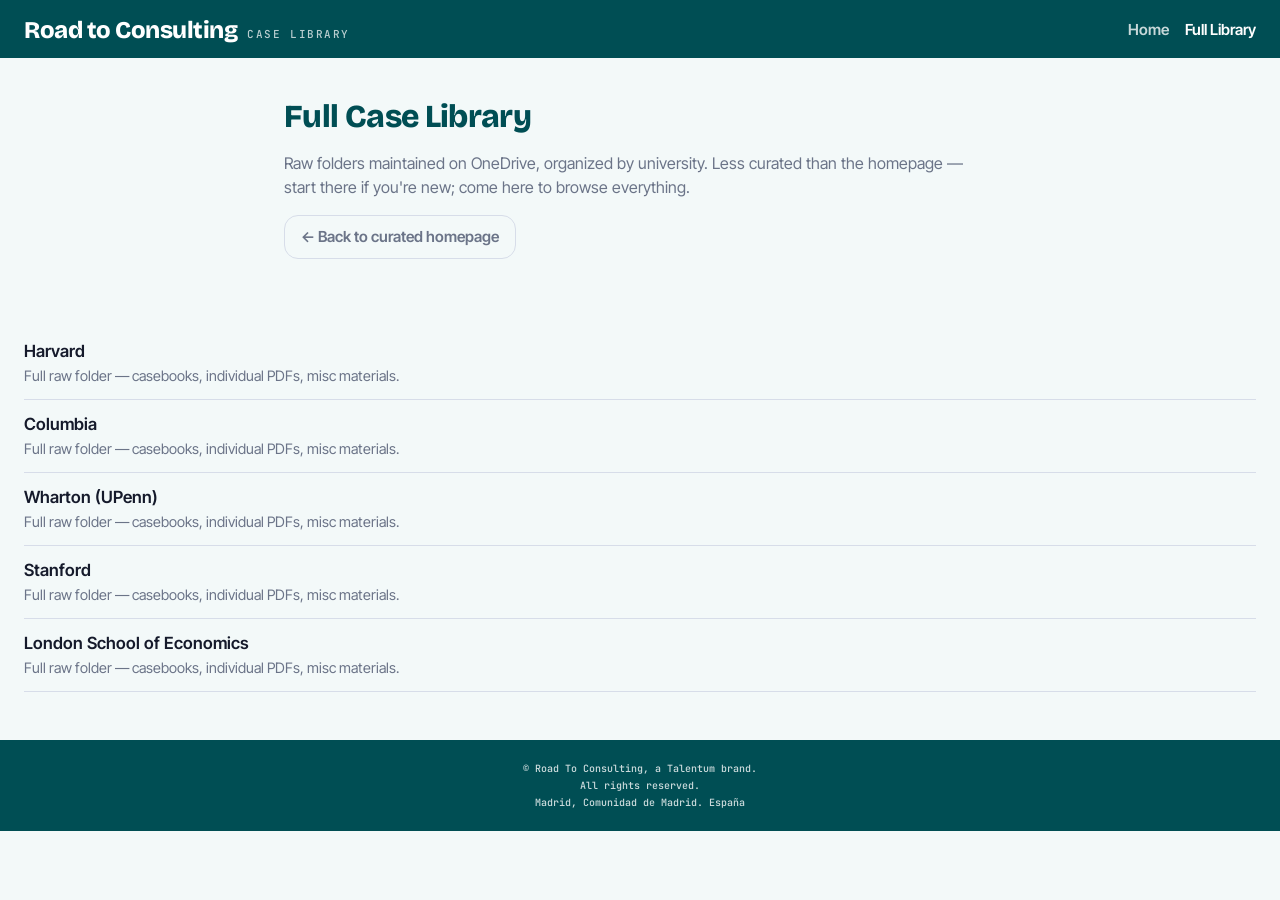
==== library.html @ ad574e88 "base web" ====
<!DOCTYPE html>
<html lang="es">
<head>
  <meta charset="UTF-8">
  <meta name="viewport" content="width=device-width, initial-scale=1.0">
  <title>RTC Case Library — Full Library</title>
  <meta name="theme-color" content="#26346B">
  <link rel="icon" href="assets/favicon.svg" type="image/svg+xml">
  <link rel="preconnect" href="https://fonts.googleapis.com">
  <link rel="preconnect" href="https://fonts.gstatic.com" crossorigin>
  <link href="https://fonts.googleapis.com/css2?family=Bricolage+Grotesque:opsz,wght@12..96,600;12..96,800&family=Inter+Tight:wght@400;500;600&family=JetBrains+Mono:wght@500;700&display=swap" rel="stylesheet">
  <link rel="stylesheet" href="css/brand.css">
  <link rel="stylesheet" href="css/base.css">
  <link rel="stylesheet" href="css/layout.css">
</head>
<body data-page="library">
  <header>
    <div class="site-banner__inner wrap">
      <a href="index.html" class="brand">
        <b>Road to Consulting</b>
        <span>Case Library</span>
      </a>
      <nav class="site-banner__nav" aria-label="Primary">
        <a href="index.html">Home</a>
        <a href="library.html" aria-current="page">Full Library</a>
      </nav>
    </div>
  </header>

  <main>
    <section class="section">
      <div class="wrap wrap--narrow">
        <h1>Full Case Library</h1>
        <p class="section__intro">
          Raw folders maintained on OneDrive, organized by university. Less curated than the
          homepage — start there if you're new; come here to browse everything.
        </p>
        <a class="btn btn--ghost" href="index.html">← Back to curated homepage</a>
      </div>
    </section>
    <section class="section">
      <div class="wrap">
        <ul class="directory-list" id="university-directory"></ul>
      </div>
    </section>
  </main>

  <footer class="site-foot">
    <div class="wrap">© Road To Consulting, a Talentum brand.<br>All rights reserved.<br>Madrid, Comunidad de Madrid. España</div>
  </footer>

  <script src="js/data/universities.js"></script>
  <script src="js/render-library.js"></script>
  <script src="js/main.js"></script>
</body>
</html>
---- css/brand.css ----
/* ============================================================
   RTC BRAND
   The single source of truth for brand-dependent values (color,
   type, shape). No other CSS file should hardcode a brand color
   or font — everything reads from these custom properties.
   ============================================================ */

:root {
  /* Colors */
  --paper: #F3F9F9;   /* app background */
  --card: #FFFFFF;    /* card / input / panel background */
  --ink: #151A2B;     /* primary text */
  --indigo: #004E54;  /* brand primary — headers, CTAs, active state */
  --amber: #D8871B;   /* secondary accent — favorites, urgency, keyboard focus */
  --muted: #6B7488;   /* secondary text / labels */
  --line: #D7DDE9;    /* borders and separators */

  /* Status colors — semantic, not decorative. Not used on this page
     today (no progress-state concept here); kept for consistency
     with sibling RTC properties that do track status. */
  --open: #1F7A54;
  --soon: #7A5AC4;
  --shut: #8A94A8;

  /* Typography */
  --font-display: "Bricolage Grotesque", system-ui, -apple-system, "Segoe UI", Roboto, sans-serif;
  --font-body: "Inter Tight", system-ui, -apple-system, "Segoe UI", Roboto, sans-serif;
  --font-mono: "JetBrains Mono", ui-monospace, "SFMono-Regular", Menlo, monospace;

  /* Shape */
  --r: 14px; /* standard radius: cards, panels, large buttons */

  /* Shadows — always tinted from --ink, never pure black.
     Values match RTC Ofertas exactly (.panel and .card:hover there). */
  --shadow-panel: 0 10px 28px rgba(21, 26, 43, .16);  /* floating panels */
  --shadow-card-hover: 0 6px 20px rgba(21, 26, 43, .08); /* card hover */

  /* Logo */
  --logo-url: url("../assets/logo-placeholder.svg");
}
---- css/base.css ----
/* Reset — same base reset as the RTC Ofertas page */
* {
  box-sizing: border-box;
  margin: 0;
  padding: 0;
}

html {
  font-size: 16px;
  -webkit-text-size-adjust: 100%;
}

html, body {
  overflow-x: hidden;
}

img {
  max-width: 100%;
  display: block;
}

a {
  color: inherit;
}

ul, ol {
  list-style: none;
}

button {
  font-family: inherit;
  cursor: pointer;
}

/* Spacing scale (layout decision, not a brand value — lives here rather than brand.css) */
:root {
  --space-unit: 8px;
}

/* Base */
body {
  font: 400 16px/1.45 var(--font-body);
  color: var(--ink);
  background: var(--paper);
  overflow-wrap: anywhere;
  -webkit-tap-highlight-color: transparent;
}

h1, h2, h3, h4 {
  font-family: var(--font-display);
  line-height: 1.2;
}

h1, h2 {
  font-weight: 800;
  letter-spacing: -.02em;
}

h3, h4 {
  font-weight: 600;
  letter-spacing: -.01em;
}

h1 { font-size: 2rem; }
h2 { font-size: 1.5rem; }
h3 { font-size: 1.15rem; }
h4 { font-size: 1rem; }

:focus-visible {
  outline: 2px solid var(--amber);
  outline-offset: 2px;
}

/* Utilities */
.visually-hidden {
  position: absolute;
  width: 1px;
  height: 1px;
  overflow: hidden;
  clip: rect(0, 0, 0, 0);
  white-space: nowrap;
}

.eyebrow, .mono {
  font-family: var(--font-mono);
  font-weight: 700;
  text-transform: uppercase;
  letter-spacing: .12em;
}

.wrap {
  max-width: 780px;
  margin: 0 auto;
  padding-left: calc(16px + env(safe-area-inset-left));
  padding-right: calc(16px + env(safe-area-inset-right));
}

.wrap--narrow {
  max-width: 620px;
}

/* Todo lo de escritorio vive en @media (min-width:1024px), igual que en
   RTC Ofertas: nunca se toca un valor base, así el móvil queda garantizado
   intacto sin depender de acordarse de comprobarlo cada vez. */
@media (min-width: 1024px) {
  .wrap {
    max-width: 1600px;
    padding-left: calc(24px + env(safe-area-inset-left));
    padding-right: calc(24px + env(safe-area-inset-right));
  }

  .wrap--narrow {
    max-width: 760px;
  }
}

.btn {
  display: inline-block;
  font-family: var(--font-body);
  font-size: 0.95rem;
  font-weight: 600;
  text-decoration: none;
  padding: calc(var(--space-unit) * 1.25) calc(var(--space-unit) * 2);
  border-radius: var(--r);
  border: 1px solid transparent;
  cursor: pointer;
}

.btn--primary {
  background: var(--indigo);
  color: var(--card);
}

.btn--secondary {
  background: var(--paper);
  color: var(--ink);
  border-color: var(--line);
}

.btn--ghost {
  background: transparent;
  color: var(--muted);
  border-color: var(--line);
}

.badge {
  display: inline-block;
  font-family: var(--font-mono);
  font-weight: 700;
  text-transform: uppercase;
  letter-spacing: .1em;
  font-size: 0.7rem;
  padding: 0.3em 0.8em;
  border-radius: 999px;
  vertical-align: middle;
}

.badge--warn {
  /* Hint-banner colors, hardcoded per brand guide (kept out of :root
     since they're only reused here, matching sibling-page convention) */
  background: #FDF3E2;
  border: 1px solid #E9CE9A;
  color: #6B4E17;
}

.viewed-toggle {
  font-family: var(--font-body);
  font-size: 0.85rem;
  font-weight: 500;
  background: var(--card);
  color: var(--muted);
  border: 1px solid var(--line);
  border-radius: var(--r);
  padding: 0.4em 0.9em;
  cursor: pointer;
}

.viewed-toggle.is-viewed {
  background: var(--indigo);
  color: var(--card);
  border-color: var(--indigo);
}

.card.is-viewed {
  opacity: 0.55;
}
---- css/layout.css ----
/* ---------- header ---------- */
header {
  background: var(--indigo);
  color: #fff;
  padding: 18px 0 16px;
}

.site-banner__inner {
  display: flex;
  align-items: center;
  justify-content: space-between;
  flex-wrap: wrap;
  gap: var(--space-unit);
}

.brand {
  display: flex;
  align-items: baseline;
  flex-wrap: wrap;
  gap: 4px 10px;
  text-decoration: none;
  color: #fff;
}

.brand b {
  white-space: nowrap;
  font: 800 24px/1 var(--font-display);
  letter-spacing: -.02em;
}

.brand span {
  white-space: nowrap;
  font: 500 11px/1 var(--font-mono);
  letter-spacing: .14em;
  text-transform: uppercase;
  opacity: .72;
}

.site-banner__nav {
  display: flex;
  gap: calc(var(--space-unit) * 2);
}

.site-banner__nav a {
  white-space: nowrap;
  text-decoration: none;
  font-weight: 600;
  font-size: 0.95rem;
  color: rgba(255, 255, 255, .78);
}

.site-banner__nav a[aria-current="page"] {
  color: #fff;
}

/* Sections */
.section {
  padding-block: calc(var(--space-unit) * 5);
}

.section--highlight {
  background: var(--card);
  border-block: 1px solid var(--line);
}

.section--muted {
  /* Deliberately blends into the page background (--paper) rather than
     getting its own panel — reinforces that this CTA is the least
     prominent, easiest-to-skip section on the page. */
  background: transparent;
}

.section__eyebrow {
  font-family: var(--font-mono);
  font-weight: 700;
  text-transform: uppercase;
  letter-spacing: .12em;
  font-size: 0.8rem;
  color: var(--indigo);
  margin-bottom: var(--space-unit);
}

.section__intro {
  color: var(--muted);
  margin-top: calc(var(--space-unit) * 0.5);
  margin-bottom: calc(var(--space-unit) * 2);
}

.section h1,
.section h2 {
  color: var(--indigo);
  margin-bottom: calc(var(--space-unit) * 2);
}

.section h2.visually-subtle-heading {
  font-size: 1.15rem;
  font-weight: 600;
  color: var(--muted);
}

/* Case of the week card */
.cow-card {
  background: var(--card);
  border: 1px solid var(--line);
  border-radius: var(--r);
  box-shadow: var(--shadow-panel);
  padding: calc(var(--space-unit) * 3);
  max-width: 640px;
}

.cow-card__meta {
  color: var(--muted);
  margin-top: calc(var(--space-unit) * 0.5);
}

.cow-card__blurb {
  color: #39415A;
  margin-top: var(--space-unit);
}

.cow-card__actions {
  margin-top: calc(var(--space-unit) * 2);
  display: flex;
  align-items: center;
  gap: var(--space-unit);
  flex-wrap: wrap;
}

/* Tier groups */
.tier-group {
  margin-bottom: calc(var(--space-unit) * 4);
}

.tier-group__title {
  margin-bottom: calc(var(--space-unit) * 1.5);
  display: flex;
  align-items: center;
  gap: var(--space-unit);
}

/* Card grid */
.card-grid {
  display: grid;
  grid-template-columns: repeat(auto-fit, minmax(260px, 1fr));
  gap: calc(var(--space-unit) * 3);
}

.card {
  background: var(--card);
  border: 1px solid var(--line);
  border-radius: var(--r);
  padding: calc(var(--space-unit) * 2);
  display: flex;
  flex-direction: column;
  gap: calc(var(--space-unit) * 1);
}

.card:focus-within {
  outline: 2px solid var(--indigo);
  outline-offset: 2px;
}

.tier-group--advanced .card {
  border-left: 4px solid var(--muted);
}

.card__title {
  font-size: 1rem;
}

.card__title a {
  text-decoration: none;
}

.card__meta {
  font-size: 0.9rem;
  color: var(--muted);
}

.card__meta dl,
dl.card__meta {
  display: grid;
  grid-template-columns: auto 1fr;
  gap: 0.2em 0.6em;
}

.card__meta dt {
  font-weight: 600;
  color: var(--muted);
}

.card__meta dd {
  color: var(--ink);
}

.card__desc {
  font-size: 0.9rem;
  color: #39415A;
}

.card__recommender {
  font-size: 0.9rem;
}

/* MBB link list */
.link-list {
  display: flex;
  flex-direction: column;
  gap: calc(var(--space-unit) * 1.5);
}

.link-list__item {
  border-bottom: 1px solid var(--line);
  padding-bottom: calc(var(--space-unit) * 1.5);
}

.link-list__item:last-child {
  border-bottom: none;
}

.firm-badge {
  display: inline-block;
  font-family: var(--font-mono);
  font-weight: 700;
  text-transform: uppercase;
  letter-spacing: .1em;
  font-size: 0.75rem;
  color: var(--indigo);
  margin-bottom: 0.2em;
}

.link-list__item a {
  font-weight: 600;
  text-decoration: none;
}

.link-list__item p {
  font-size: 0.9rem;
  color: var(--muted);
  margin-top: 0.2em;
}

/* Scroller (Favorite Individual Cases) */
.scroller {
  overflow-x: auto;
  scroll-snap-type: x mandatory;
  padding-bottom: var(--space-unit);
}

.scroller__track {
  display: flex;
  gap: calc(var(--space-unit) * 2);
}

.scroller__track > li {
  flex: 0 0 220px;
  scroll-snap-align: start;
}

.indiv-case-card {
  height: 100%;
}

/* Directory list (library.html) */
.directory-list {
  display: flex;
  flex-direction: column;
  gap: calc(var(--space-unit) * 1.5);
}

.directory-list__item {
  border-bottom: 1px solid var(--line);
  padding-bottom: calc(var(--space-unit) * 1.5);
}

.directory-list__item a {
  font-weight: 600;
  font-size: 1.05rem;
  text-decoration: none;
}

.directory-list__note {
  font-size: 0.9rem;
  color: var(--muted);
  margin-top: 0.2em;
}

/* ---------- footer ---------- */
.site-foot {
  margin-top: 8px;
  background: var(--indigo);
}

.site-foot .wrap {
  padding-top: 20px;
  padding-bottom: calc(20px + env(safe-area-inset-bottom));
  font: 500 10px var(--font-mono);
  color: #fff;
  opacity: .8;
  text-align: center;
  line-height: 1.7;
}

/* Single responsive breakpoint for the whole site, mobile-first */
@media (min-width: 1024px) {
  .site-banner__inner {
    flex-wrap: nowrap;
  }

  .scroller__track > li {
    flex: 0 0 260px;
  }
}

/* Hover states, guarded to real pointer+hover devices at desktop width so
   touch taps never get stuck in a hover state — same pattern as Ofertas. */
@media (min-width: 1024px) and (hover: hover) and (pointer: fine) {
  .card {
    transition: border-color .15s ease, box-shadow .15s ease;
  }

  .card:hover {
    border-color: var(--indigo);
    box-shadow: var(--shadow-card-hover);
  }

  .site-banner__nav a:hover {
    color: #fff;
  }

  .card__title a:hover {
    color: var(--indigo);
  }

  .link-list__item a:hover {
    color: var(--indigo);
  }

  .directory-list__item a:hover {
    color: var(--indigo);
  }
}
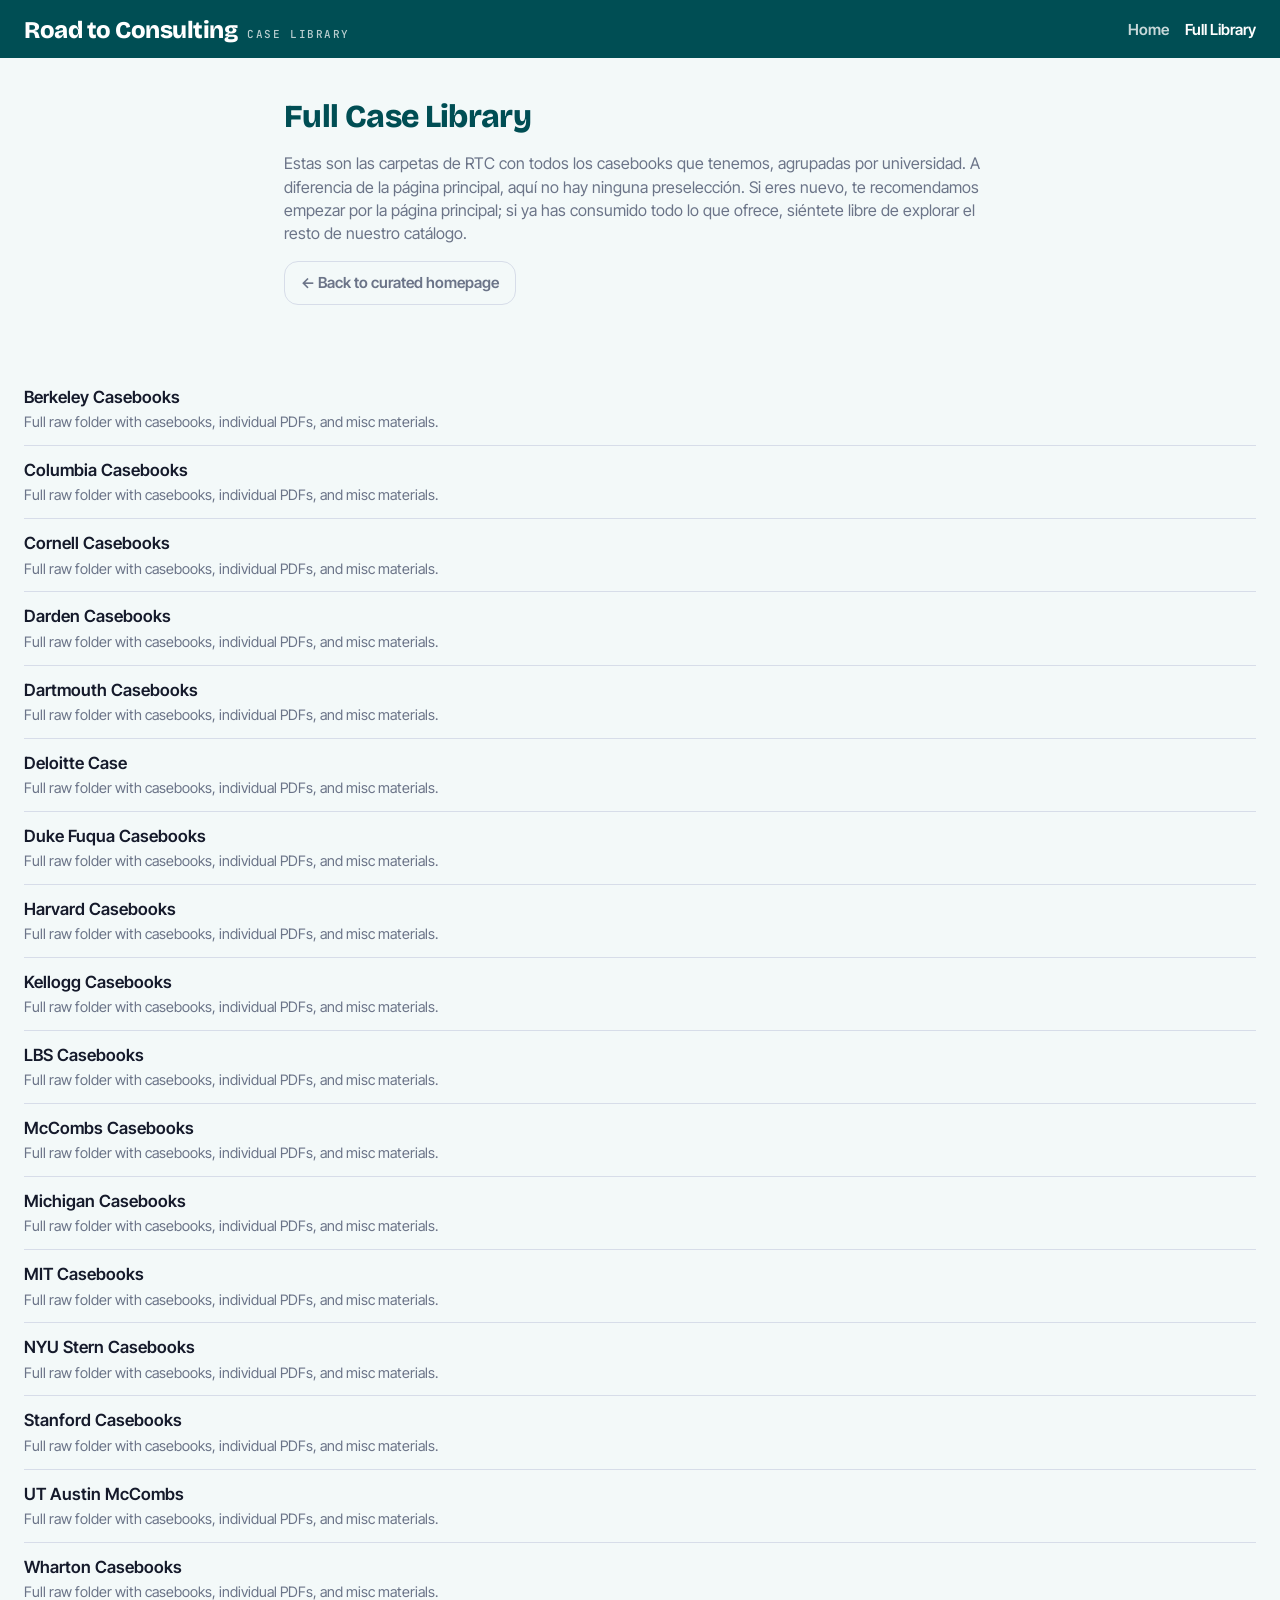
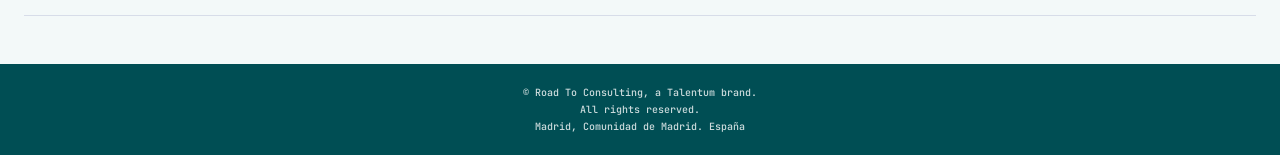
==== commit 2e164016: "full library" ====
--- a/library.html
+++ b/library.html
@@ -3,7 +3,7 @@
 <head>
   <meta charset="UTF-8">
   <meta name="viewport" content="width=device-width, initial-scale=1.0">
-  <title>RTC Case Library — Full Library</title>
+  <title>RTC Case Library · Full Library</title>
   <meta name="theme-color" content="#26346B">
   <link rel="icon" href="assets/favicon.svg" type="image/svg+xml">
   <link rel="preconnect" href="https://fonts.googleapis.com">
@@ -32,8 +32,10 @@
       <div class="wrap wrap--narrow">
         <h1>Full Case Library</h1>
         <p class="section__intro">
-          Raw folders maintained on OneDrive, organized by university. Less curated than the
-          homepage — start there if you're new; come here to browse everything.
+          Estas son las carpetas de RTC con todos los casebooks que tenemos, agrupadas por
+          universidad. A diferencia de la página principal, aquí no hay ninguna preselección.
+          Si eres nuevo, te recomendamos empezar por la página principal; si ya has consumido
+          todo lo que ofrece, siéntete libre de explorar el resto de nuestro catálogo.
         </p>
         <a class="btn btn--ghost" href="index.html">← Back to curated homepage</a>
       </div>
--- a/css/base.css
+++ b/css/base.css
@@ -143,6 +143,61 @@
   border-color: var(--line);
 }
 
+.btn--sm {
+  padding: calc(var(--space-unit) * 0.75) calc(var(--space-unit) * 1.5);
+  font-size: 0.85rem;
+}
+
+.viewed-toggle {
+  font-family: var(--font-body);
+  font-size: 0.85rem;
+  font-weight: 500;
+  background: var(--card);
+  color: var(--muted);
+  border: 1px solid var(--line);
+  border-radius: var(--r);
+  padding: 0.4em 0.9em;
+  cursor: pointer;
+  /* Fixed width (sized for the longer "Mark as done" label) so the text
+     swap to "Done ✓" never reflows a neighboring button — e.g. Open Case
+     in the Case of the Week bar staying put when this is clicked. */
+  min-width: 112px;
+  text-align: center;
+}
+
+.viewed-toggle.is-viewed {
+  background: var(--indigo);
+  color: var(--card);
+  border-color: var(--indigo);
+}
+
+.viewed-toggle--sm {
+  font-size: 0.75rem;
+  padding: 0.3em 0.75em;
+  min-width: 96px;
+}
+
+/* Small "satisfaction" pulse when a card is marked done */
+.viewed-toggle.pulse {
+  animation: mark-pulse .35s ease;
+}
+
+@keyframes mark-pulse {
+  0% { transform: scale(1); }
+  45% { transform: scale(1.12); }
+  100% { transform: scale(1); }
+}
+
+@media (prefers-reduced-motion: reduce) {
+  .viewed-toggle.pulse {
+    animation: none;
+  }
+}
+
+.card.is-viewed {
+  opacity: .6;
+}
+
 .badge {
   display: inline-block;
   font-family: var(--font-mono);
@@ -163,24 +218,3 @@
   color: #6B4E17;
 }
 
-.viewed-toggle {
-  font-family: var(--font-body);
-  font-size: 0.85rem;
-  font-weight: 500;
-  background: var(--card);
-  color: var(--muted);
-  border: 1px solid var(--line);
-  border-radius: var(--r);
-  padding: 0.4em 0.9em;
-  cursor: pointer;
-}
-
-.viewed-toggle.is-viewed {
-  background: var(--indigo);
-  color: var(--card);
-  border-color: var(--indigo);
-}
-
-.card.is-viewed {
-  opacity: 0.55;
-}
--- a/css/layout.css
+++ b/css/layout.css
@@ -53,12 +53,86 @@
   color: #fff;
 }
 
+/* ---------- Case of the Week — top notification bar ----------
+   Deliberately given its own green identity (the --open token, otherwise
+   reserved for status tracking) so it reads as clearly distinct from both
+   the indigo header above and the white Favorite Casebooks panel below. */
+.cow-bar {
+  background: #EAF6EF;
+  border-bottom: 1px solid rgba(31, 122, 84, .25);
+}
+
+/* Two columns, same shape at every width: content on the left (label,
+   name, then who selected it), actions on the right — Open Case level
+   with the label at the top, Mark as done pushed to the bottom so it
+   lines up with the "Selected by" line instead of crowding the name. */
+.cow-bar__inner {
+  display: flex;
+  align-items: stretch;
+  justify-content: space-between;
+  gap: calc(var(--space-unit) * 2);
+  padding-block: calc(var(--space-unit) * 1.5);
+}
+
+.cow-bar__main {
+  display: flex;
+  flex-direction: column;
+  gap: 4px;
+  min-width: 0;
+}
+
+.cow-bar__label {
+  align-self: flex-start;
+  flex: 0 0 auto;
+  font-family: var(--font-mono);
+  font-weight: 700;
+  text-transform: uppercase;
+  letter-spacing: .1em;
+  font-size: 0.7rem;
+  color: #fff;
+  background: var(--open);
+  border-radius: 999px;
+  padding: 5px 10px;
+}
+
+.cow-bar__name {
+  font-family: var(--font-display);
+  font-weight: 600;
+  letter-spacing: -.01em;
+  font-size: 1.05rem;
+  color: var(--ink);
+  max-width: 100%;
+  overflow: hidden;
+  text-overflow: ellipsis;
+  white-space: nowrap;
+}
+
+.cow-bar__meta {
+  font-size: 0.8rem;
+  color: var(--muted);
+  max-width: 100%;
+  overflow: hidden;
+  text-overflow: ellipsis;
+  white-space: nowrap;
+}
+
+.cow-bar__actions {
+  flex: 0 0 auto;
+  display: flex;
+  flex-direction: column;
+  align-items: flex-end;
+  justify-content: space-between;
+  gap: 6px;
+}
+
 /* Sections */
 .section {
   padding-block: calc(var(--space-unit) * 5);
 }
 
-.section--highlight {
+.section--panel {
+  /* Wraps a whole category (both casebook tiers) in one visually cohesive
+     panel, distinct from the plain-paper sections around it. */
   background: var(--card);
   border-block: 1px solid var(--line);
 }
@@ -70,14 +144,61 @@
   background: transparent;
 }
 
-.section__eyebrow {
+.section__head {
+  display: flex;
+  align-items: baseline;
+  justify-content: space-between;
+  gap: var(--space-unit);
+  margin-bottom: calc(var(--space-unit) * 2);
+}
+
+.section__head h2,
+.section__head h3 {
+  margin-bottom: 0;
+}
+
+.section__head--sub {
+  margin-bottom: calc(var(--space-unit) * 1.5);
+}
+
+/* Progress badge — deliberately loud (sky-blue pill + fill bar), since
+   tracking progress is a headline feature, not a footnote. Sky blue picked
+   over the earlier amber/mustard chip precisely so it doesn't blend in
+   with the amber/green/indigo already used elsewhere on the page — colors
+   hardcoded here (not in brand.css) since they're a one-off UI accent, not
+   part of the core palette. */
+.progress {
+  flex: 0 0 auto;
+  display: inline-flex;
+  align-items: center;
+  gap: 8px;
+  background: #C3E4FA;
+  color: #0B4F82;
   font-family: var(--font-mono);
   font-weight: 700;
+  font-size: 0.8rem;
+  letter-spacing: .06em;
   text-transform: uppercase;
-  letter-spacing: .12em;
-  font-size: 0.8rem;
-  color: var(--indigo);
-  margin-bottom: var(--space-unit);
+  padding: 6px 12px;
+  border-radius: 999px;
+  white-space: nowrap;
+}
+
+.progress__bar {
+  flex: 0 0 auto;
+  width: 44px;
+  height: 5px;
+  border-radius: 999px;
+  background: rgba(11, 79, 130, .18);
+  overflow: hidden;
+}
+
+.progress__bar-fill {
+  display: block;
+  height: 100%;
+  background: #0B4F82;
+  border-radius: 999px;
+  transition: width .25s ease;
 }
 
 .section__intro {
@@ -98,45 +219,38 @@
   color: var(--muted);
 }
 
-/* Case of the week card */
-.cow-card {
-  background: var(--card);
-  border: 1px solid var(--line);
-  border-radius: var(--r);
-  box-shadow: var(--shadow-panel);
-  padding: calc(var(--space-unit) * 3);
-  max-width: 640px;
-}
-
-.cow-card__meta {
-  color: var(--muted);
-  margin-top: calc(var(--space-unit) * 0.5);
-}
-
-.cow-card__blurb {
-  color: #39415A;
-  margin-top: var(--space-unit);
-}
-
-.cow-card__actions {
-  margin-top: calc(var(--space-unit) * 2);
-  display: flex;
-  align-items: center;
-  gap: var(--space-unit);
-  flex-wrap: wrap;
-}
-
 /* Tier groups */
 .tier-group {
   margin-bottom: calc(var(--space-unit) * 4);
 }
 
+.tier-group:last-child {
+  margin-bottom: 0;
+}
+
 .tier-group__title {
   margin-bottom: calc(var(--space-unit) * 1.5);
   display: flex;
   align-items: center;
   gap: var(--space-unit);
-}
+  color: var(--ink);
+}
+
+.mbb-firm-group {
+  margin-bottom: calc(var(--space-unit) * 4);
+}
+
+.mbb-firm-group:last-child {
+  margin-bottom: 0;
+}
+
+.mbb-firm-group__title {
+  color: var(--firm-color, var(--ink));
+}
+
+.mbb-firm-group[data-firm="mckinsey"] { --firm-color: #0057B8; }
+.mbb-firm-group[data-firm="bcg"] { --firm-color: #1C6B3E; }
+.mbb-firm-group[data-firm="bain"] { --firm-color: #A6192E; }
 
 /* Card grid */
 .card-grid {
@@ -145,6 +259,27 @@
   gap: calc(var(--space-unit) * 3);
 }
 
+/* The <li> IS the grid item, so it already gets the full column width and
+   (grid rows stretch by default) the full row height for free. But for
+   card-grid lists whose <li> just *wraps* a .card (tier-2 casebooks;
+   individual/MBB cards ARE the grid item directly, so this rule is a
+   no-op for them), the .card child won't fill that box on its own — give
+   it 100% of both explicitly rather than reaching for flex-direction
+   tricks, which only stretch one axis (cross) and starve the other. */
+.card-grid > li > .card {
+  width: 100%;
+  height: 100%;
+}
+
+/* Favorite Individual Cases: capped to ~3 visible rows (height computed in
+   JS, since column count — and so row height — changes with viewport
+   width), then scrolls internally instead of growing the page. */
+.indiv-cases-scroll {
+  overflow-y: auto;
+  padding-right: 6px;
+  margin-right: -6px;
+}
+
 .card {
   background: var(--card);
   border: 1px solid var(--line);
@@ -155,21 +290,104 @@
   gap: calc(var(--space-unit) * 1);
 }
 
-.card:focus-within {
-  outline: 2px solid var(--indigo);
-  outline-offset: 2px;
-}
-
-.tier-group--advanced .card {
-  border-left: 4px solid var(--muted);
+/* Casebook cards (both tiers) share the same left-border language: the
+   originating university's color, so tier 1 and tier 2 read as one
+   consistent card family — tier 1's only extra is the rank medal. */
+.casebook-card,
+.stair-card {
+  border-left: 4px solid var(--university-color, var(--line));
+}
+
+.mbb-firm-group .card {
+  border-left: 4px solid var(--firm-color, var(--line));
+}
+
+/* MBB cards are reference links, not full write-ups — keep them lighter
+   and more compact than casebook/individual-case cards. */
+.mbb-card {
+  padding: calc(var(--space-unit) * 1.5);
+  gap: calc(var(--space-unit) * 0.75);
+}
+
+.mbb-card .card__title {
+  font-size: 0.95rem;
+}
+
+.mbb-card .card__desc {
+  font-size: 0.85rem;
+}
+
+/* Shared "Open Case" + "Mark as done" row — every card that links out to a
+   document uses this same two-button pattern for consistency. */
+.card__actions {
+  display: flex;
+  align-items: center;
+  gap: calc(var(--space-unit) * 1.25);
+  flex-wrap: wrap;
+}
+
+.card-top {
+  display: flex;
+  align-items: flex-start;
+  gap: calc(var(--space-unit) * 1.25);
+}
+
+.card-top .card__title {
+  flex: 1;
+  min-width: 0;
+}
+
+/* Tier-1 "staircase" cards — all three the same size (matching the
+   narrowest, 3rd-place card); the staircase comes from alignment shifting
+   left → center → right, so the empty space top-right (1st card) mirrors
+   the empty space bottom-left (3rd card) exactly, for symmetry. */
+.rank-stack {
+  display: flex;
+  flex-direction: column;
+  gap: calc(var(--space-unit) * 2);
+}
+
+.rank-stack > li {
+  width: 88%;
+}
+
+.rank-stack > li[data-rank="2"] {
+  margin-inline: auto;
+}
+
+.rank-stack > li[data-rank="3"] {
+  margin-left: auto;
+}
+
+.stair-card {
+  flex-direction: row;
+  align-items: flex-start;
+  flex-wrap: wrap;
+  gap: calc(var(--space-unit) * 2);
+}
+
+.stair-card__body {
+  flex: 1 1 260px;
+  min-width: 0;
+  display: flex;
+  flex-direction: column;
+  gap: calc(var(--space-unit) * 0.75);
+}
+
+.stair-card__head {
+  display: flex;
+  align-items: baseline;
+  flex-wrap: wrap;
+  gap: calc(var(--space-unit) * 1.25);
+}
+
+.stair-card > .card__actions {
+  align-self: center;
+  flex: 0 0 auto;
 }
 
 .card__title {
   font-size: 1rem;
-}
-
-.card__title a {
-  text-decoration: none;
 }
 
 .card__meta {
@@ -180,8 +398,24 @@
 .card__meta dl,
 dl.card__meta {
   display: grid;
-  grid-template-columns: auto 1fr;
+  /* Equal fr split, not auto/1fr — `auto` tracks size off the field's
+     content (min/max-content), so one long value (a long university name)
+     still ends up dominating and starving the other column even with
+     min-width:0 on the items. A fixed even split can't be starved. */
+  grid-template-columns: minmax(0, 1fr) minmax(0, 1fr);
   gap: 0.2em 0.6em;
+}
+
+/* Classic grid-blowout fix: a grid item's default min-width is `auto`
+   (its content's intrinsic size), not 0 — so a long unbroken value (e.g.
+   "Wharton (University of Pennsylvania)") can still force its column wide
+   and starve the sibling column down to near nothing, which then breaks
+   *that* column's short text letter-by-letter under the global
+   overflow-wrap:anywhere. min-width:0 lets the item actually shrink and
+   wrap within whatever width the track ends up with. */
+.card__meta dl > div,
+dl.card__meta > div {
+  min-width: 0;
 }
 
 .card__meta dt {
@@ -200,22 +434,6 @@
 
 .card__recommender {
   font-size: 0.9rem;
-}
-
-/* MBB link list */
-.link-list {
-  display: flex;
-  flex-direction: column;
-  gap: calc(var(--space-unit) * 1.5);
-}
-
-.link-list__item {
-  border-bottom: 1px solid var(--line);
-  padding-bottom: calc(var(--space-unit) * 1.5);
-}
-
-.link-list__item:last-child {
-  border-bottom: none;
 }
 
 .firm-badge {
@@ -225,41 +443,48 @@
   text-transform: uppercase;
   letter-spacing: .1em;
   font-size: 0.75rem;
-  color: var(--indigo);
-  margin-bottom: 0.2em;
-}
-
-.link-list__item a {
-  font-weight: 600;
-  text-decoration: none;
-}
-
-.link-list__item p {
-  font-size: 0.9rem;
-  color: var(--muted);
-  margin-top: 0.2em;
-}
-
-/* Scroller (Favorite Individual Cases) */
-.scroller {
-  overflow-x: auto;
-  scroll-snap-type: x mandatory;
-  padding-bottom: var(--space-unit);
-}
-
-.scroller__track {
-  display: flex;
-  gap: calc(var(--space-unit) * 2);
-}
-
-.scroller__track > li {
-  flex: 0 0 220px;
-  scroll-snap-align: start;
-}
-
-.indiv-case-card {
-  height: 100%;
-}
+  color: var(--firm-color, var(--indigo));
+}
+
+/* Rank badges — universal medal colors so hierarchy reads at a glance */
+.rank-badge {
+  flex: 0 0 auto;
+  width: 30px;
+  height: 30px;
+  border-radius: 50%;
+  display: flex;
+  align-items: center;
+  justify-content: center;
+  font: 700 14px var(--font-mono);
+}
+
+.rank-badge--1 {
+  background: #D4AF37; /* gold */
+  color: #fff;
+}
+
+.rank-badge--2 {
+  background: #B7C0CC; /* silver */
+  color: var(--ink);
+}
+
+.rank-badge--3 {
+  background: #C97B3D; /* bronze */
+  color: #fff;
+}
+
+.rank-label {
+  display: inline-block;
+  font-family: var(--font-mono);
+  font-weight: 700;
+  text-transform: uppercase;
+  letter-spacing: .1em;
+  font-size: 0.7rem;
+}
+
+.rank-label--1 { color: #A6862A; }
+.rank-label--2 { color: #7C8595; }
+.rank-label--3 { color: #A85B26; }
 
 /* Directory list (library.html) */
 .directory-list {
@@ -305,10 +530,6 @@
 @media (min-width: 1024px) {
   .site-banner__inner {
     flex-wrap: nowrap;
-  }
-
-  .scroller__track > li {
-    flex: 0 0 260px;
   }
 }
 
@@ -328,14 +549,6 @@
     color: #fff;
   }
 
-  .card__title a:hover {
-    color: var(--indigo);
-  }
-
-  .link-list__item a:hover {
-    color: var(--indigo);
-  }
-
   .directory-list__item a:hover {
     color: var(--indigo);
   }
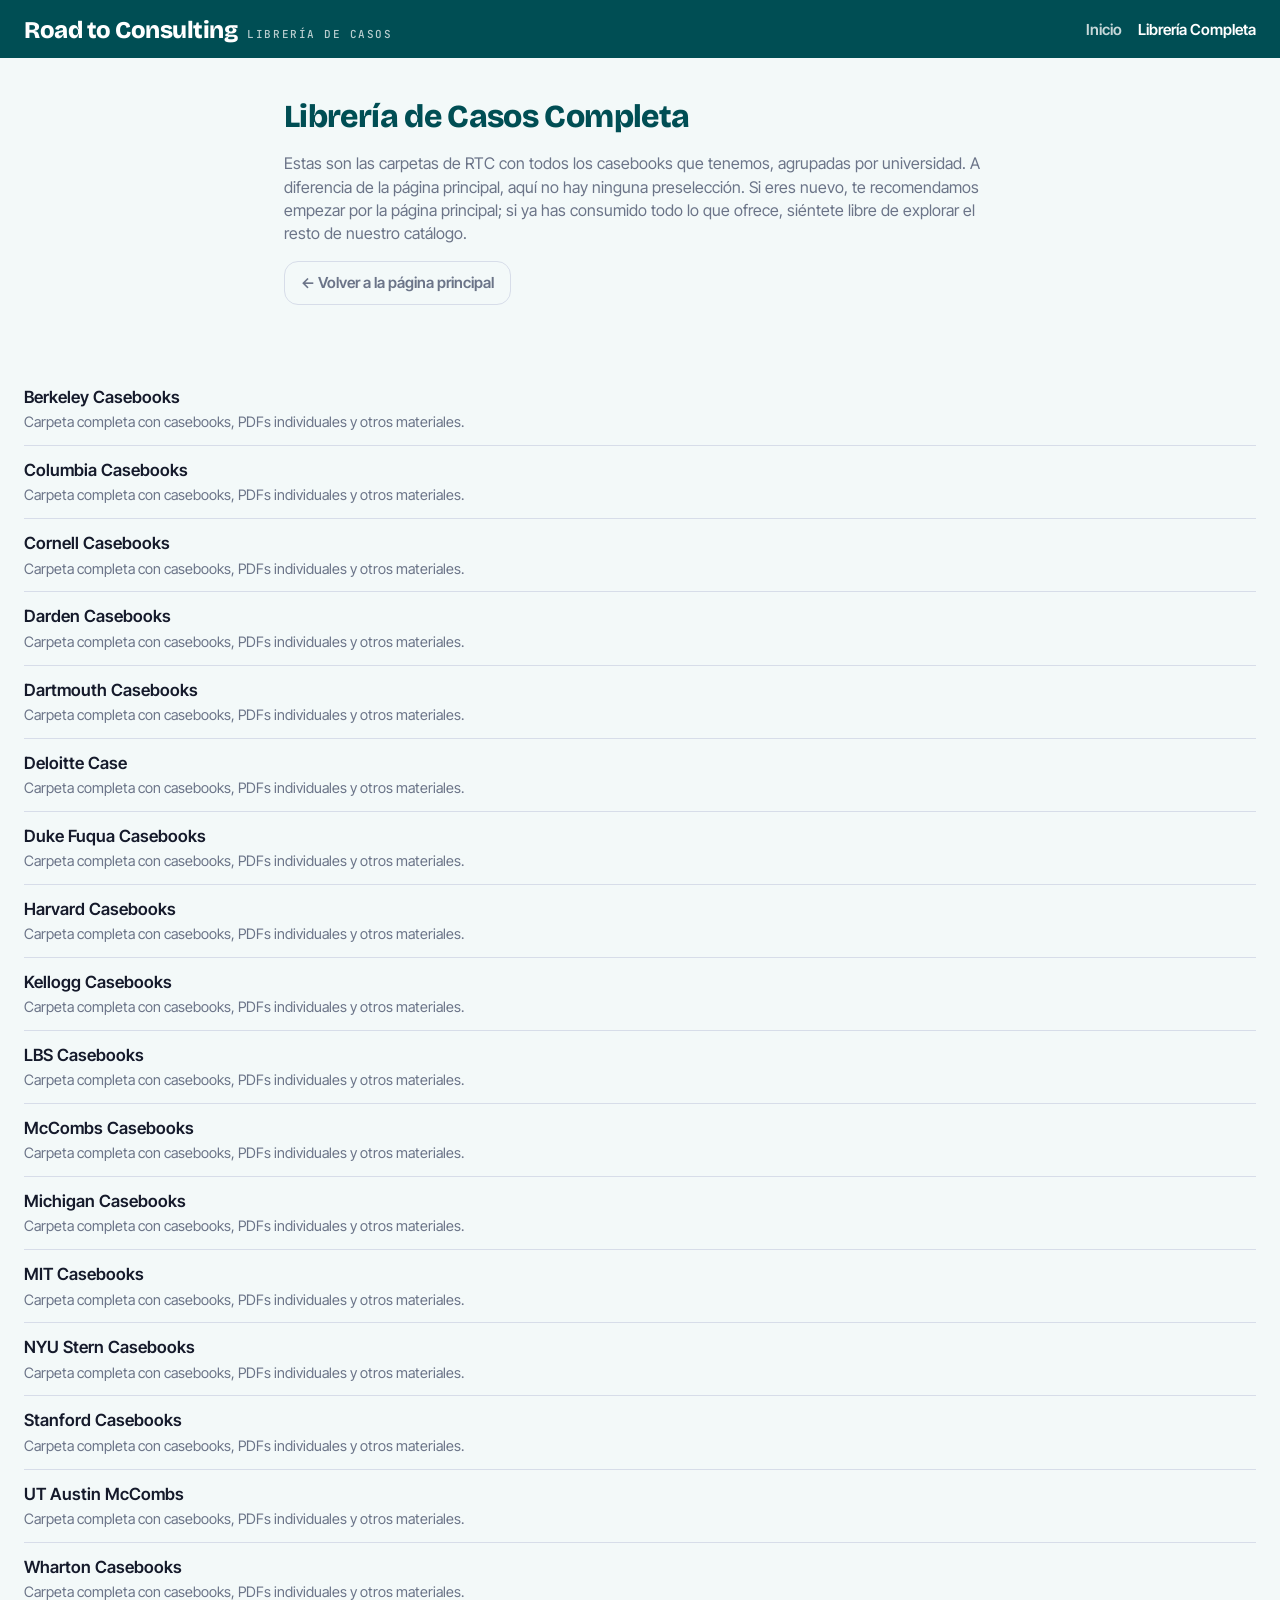
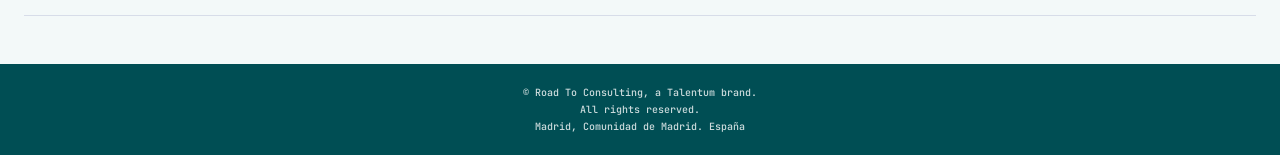
==== commit a23302be: "language" ====
--- a/library.html
+++ b/library.html
@@ -3,7 +3,7 @@
 <head>
   <meta charset="UTF-8">
   <meta name="viewport" content="width=device-width, initial-scale=1.0">
-  <title>RTC Case Library · Full Library</title>
+  <title>RTC Librería de Casos · Librería Completa</title>
   <meta name="theme-color" content="#26346B">
   <link rel="icon" href="assets/favicon.svg" type="image/svg+xml">
   <link rel="preconnect" href="https://fonts.googleapis.com">
@@ -18,11 +18,11 @@
     <div class="site-banner__inner wrap">
       <a href="index.html" class="brand">
         <b>Road to Consulting</b>
-        <span>Case Library</span>
+        <span>Librería de Casos</span>
       </a>
-      <nav class="site-banner__nav" aria-label="Primary">
-        <a href="index.html">Home</a>
-        <a href="library.html" aria-current="page">Full Library</a>
+      <nav class="site-banner__nav" aria-label="Principal">
+        <a href="index.html">Inicio</a>
+        <a href="library.html" aria-current="page">Librería Completa</a>
       </nav>
     </div>
   </header>
@@ -30,14 +30,14 @@
   <main>
     <section class="section">
       <div class="wrap wrap--narrow">
-        <h1>Full Case Library</h1>
+        <h1>Librería de Casos Completa</h1>
         <p class="section__intro">
           Estas son las carpetas de RTC con todos los casebooks que tenemos, agrupadas por
           universidad. A diferencia de la página principal, aquí no hay ninguna preselección.
           Si eres nuevo, te recomendamos empezar por la página principal; si ya has consumido
           todo lo que ofrece, siéntete libre de explorar el resto de nuestro catálogo.
         </p>
-        <a class="btn btn--ghost" href="index.html">← Back to curated homepage</a>
+        <a class="btn btn--ghost" href="index.html">← Volver a la página principal</a>
       </div>
     </section>
     <section class="section">
--- a/css/base.css
+++ b/css/base.css
@@ -158,10 +158,11 @@
   border-radius: var(--r);
   padding: 0.4em 0.9em;
   cursor: pointer;
-  /* Fixed width (sized for the longer "Mark as done" label) so the text
-     swap to "Done ✓" never reflows a neighboring button — e.g. Open Case
-     in the Case of the Week bar staying put when this is clicked. */
-  min-width: 112px;
+  /* Fixed width (sized for the longer "Marcar como hecho" label) so the
+     text swap to "Hecho ✓" never reflows a neighboring button — e.g.
+     Abrir Case in the Case of the Week bar staying put when this is
+     clicked. */
+  min-width: 148px;
   text-align: center;
 }
 
@@ -174,7 +175,7 @@
 .viewed-toggle--sm {
   font-size: 0.75rem;
   padding: 0.3em 0.75em;
-  min-width: 96px;
+  min-width: 128px;
 }
 
 /* Small "satisfaction" pulse when a card is marked done */
